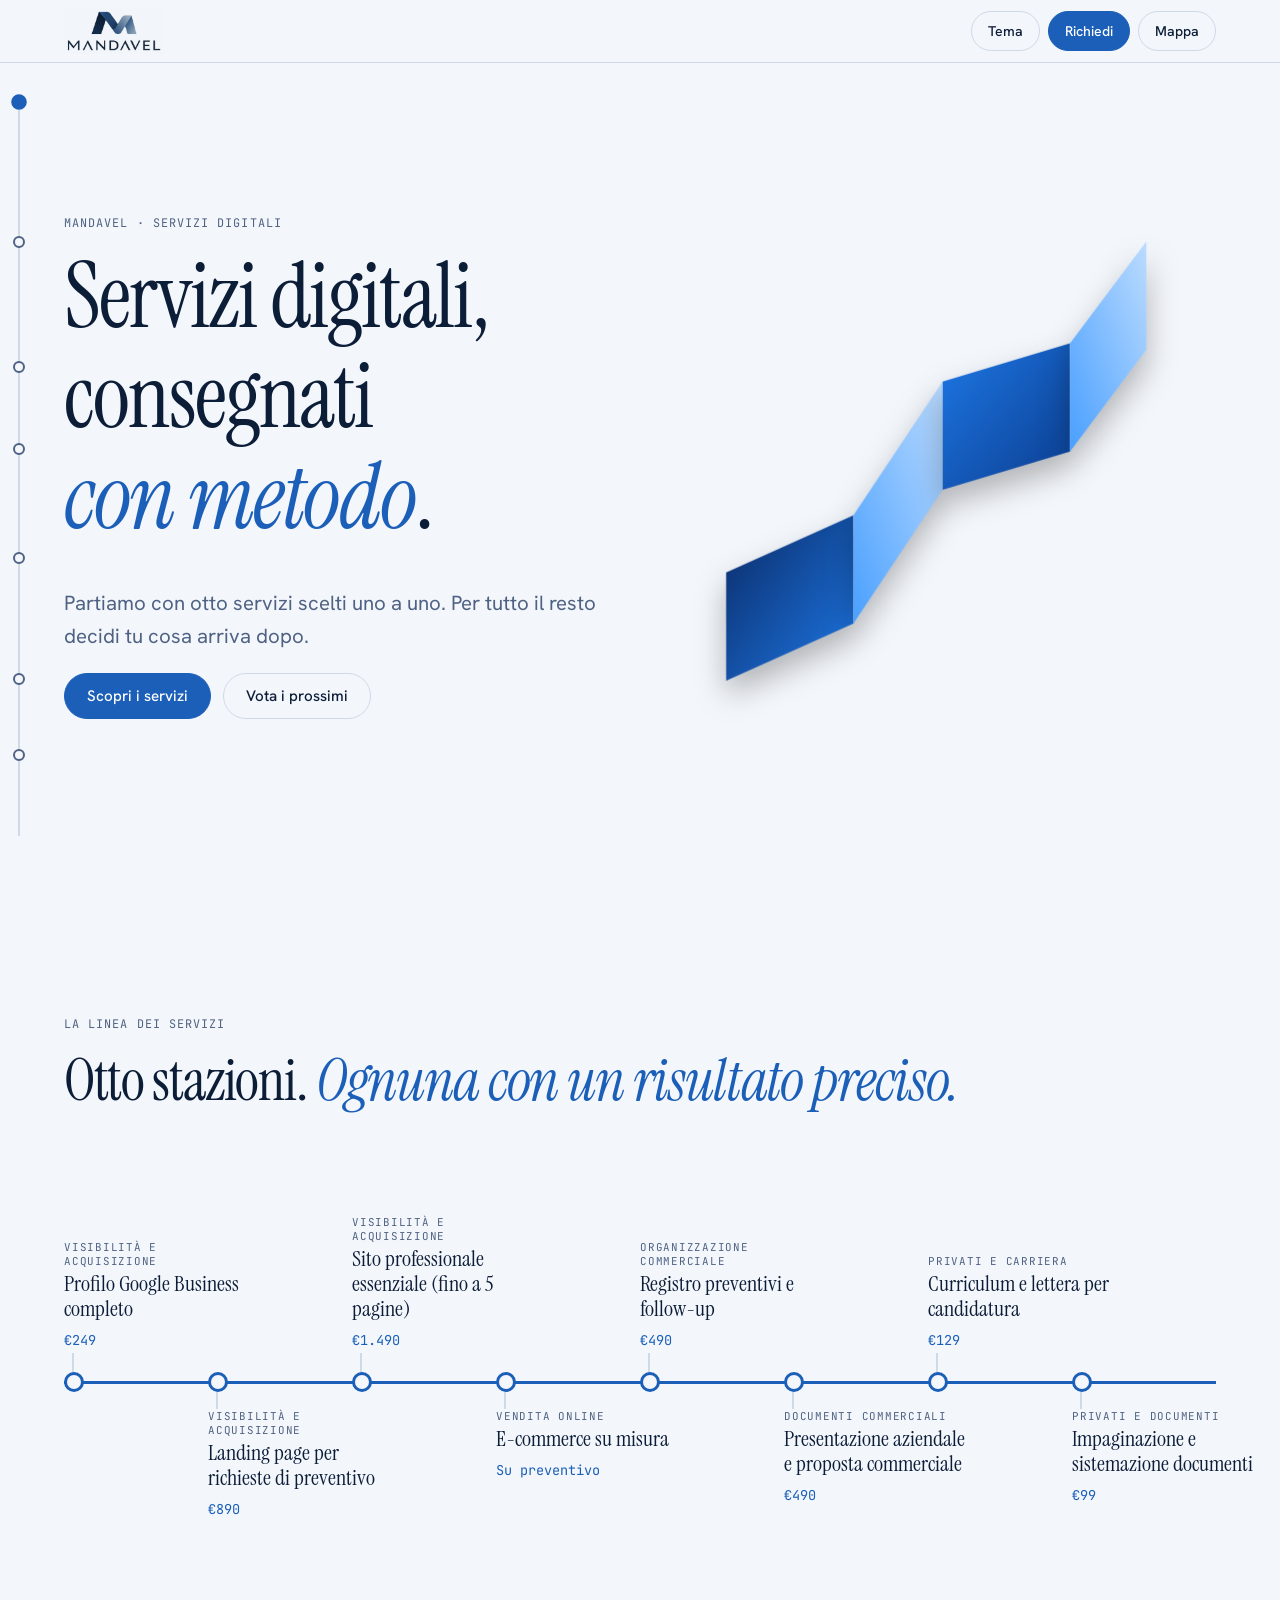
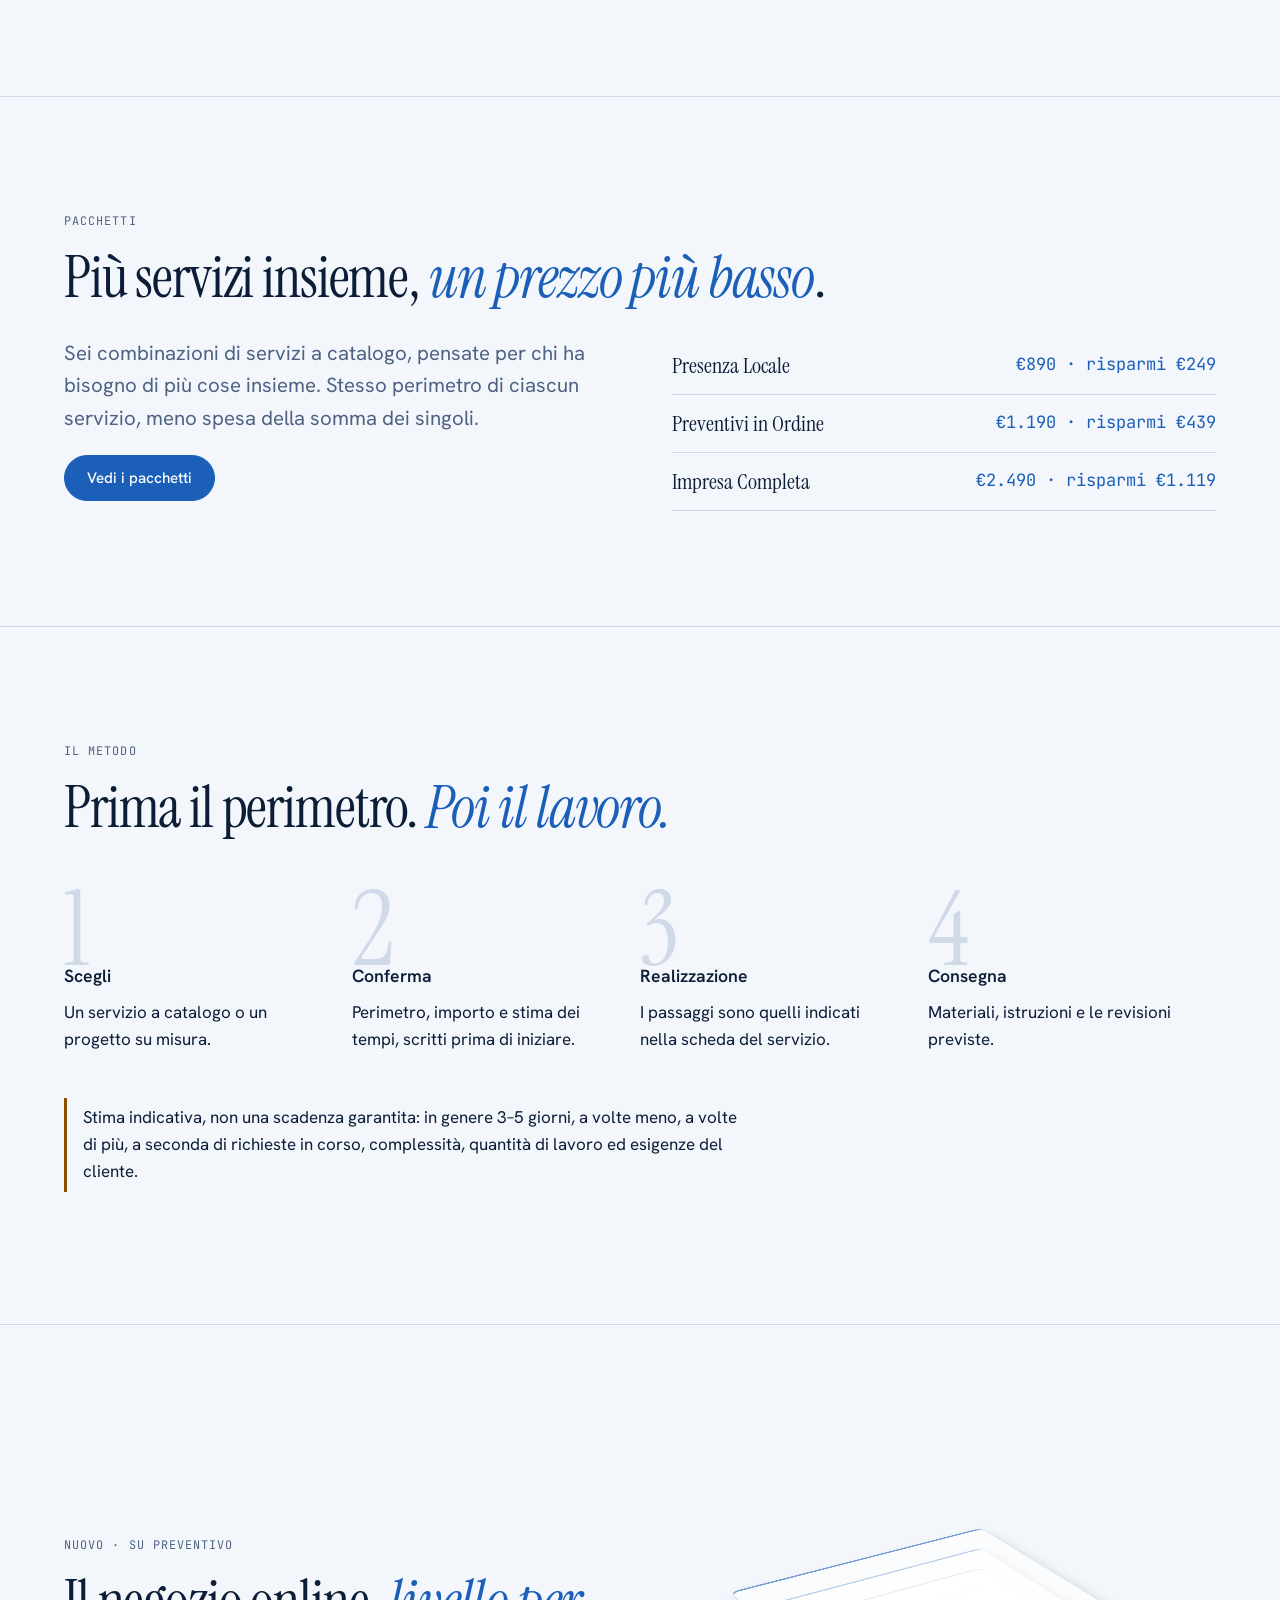
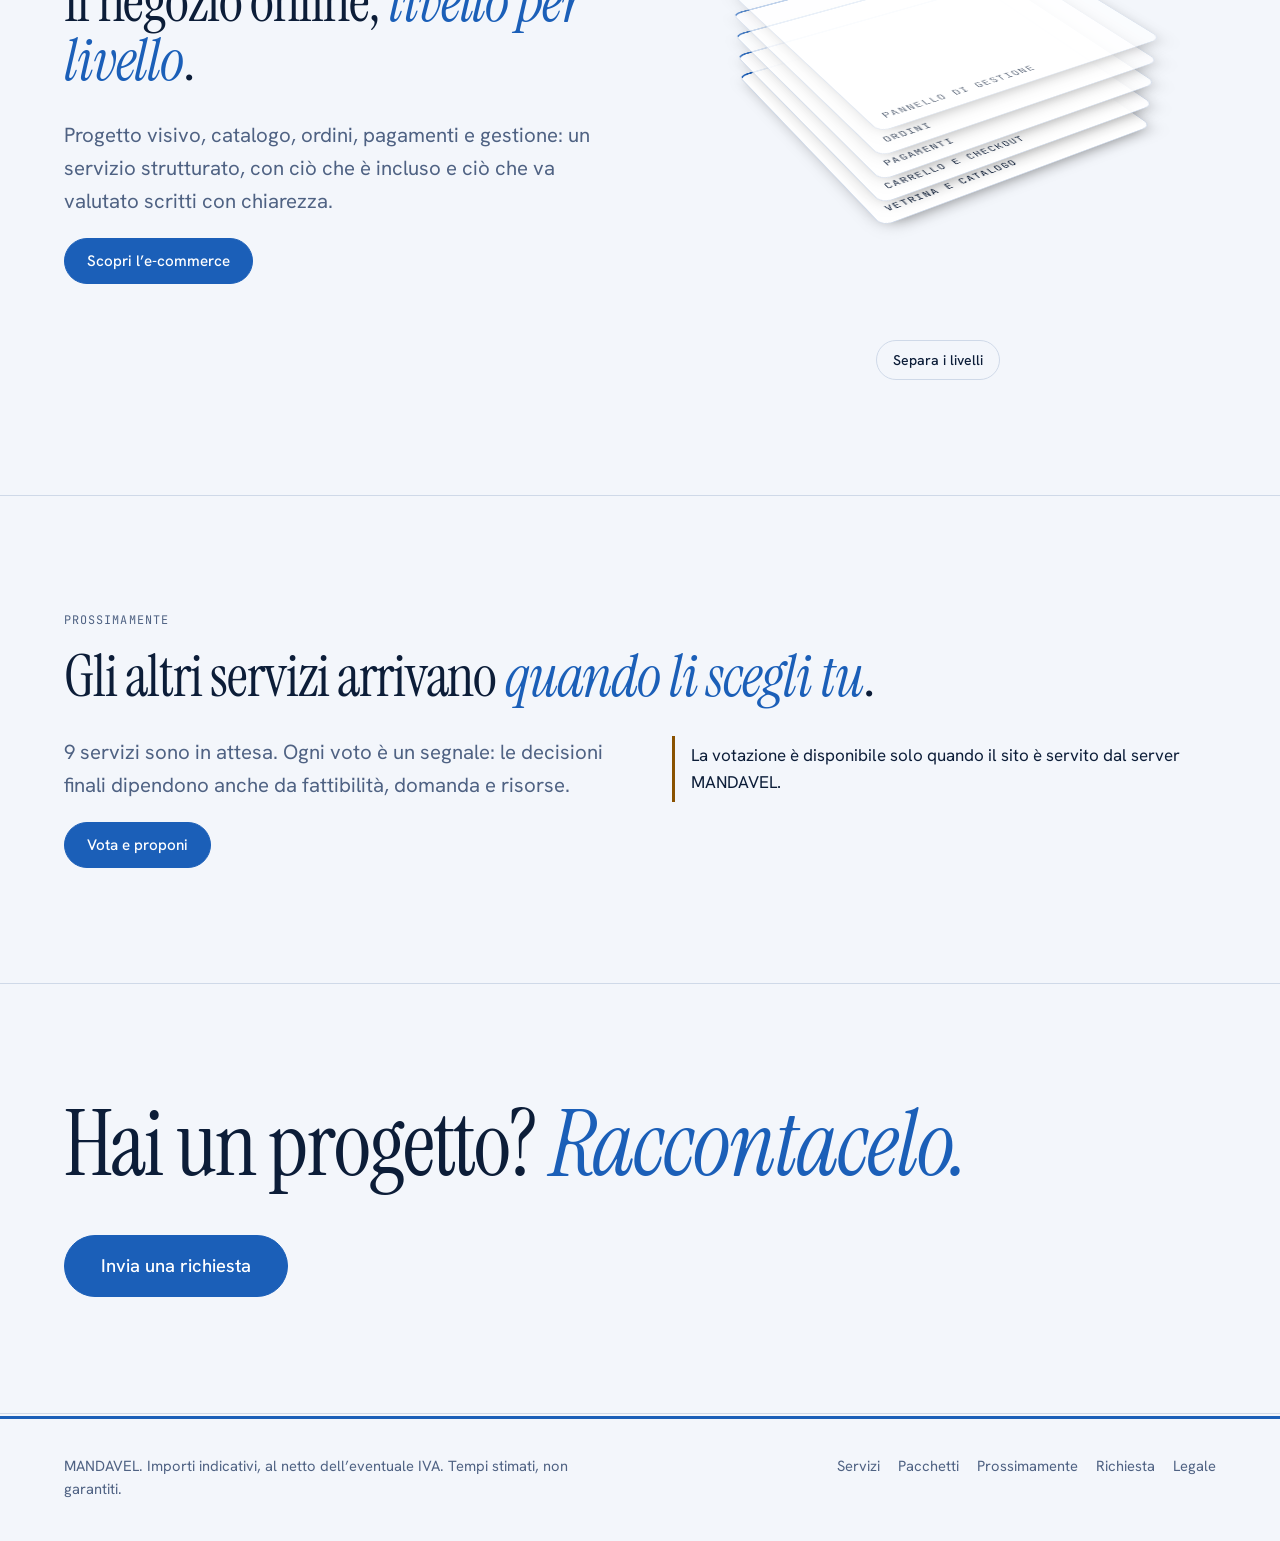
==== public/index.html @ 8e940179 "Add files via upload" ====
<!DOCTYPE html><html lang="it"><head><meta charset="utf-8"><meta name="viewport" content="width=device-width,initial-scale=1,viewport-fit=cover">
<title>MANDAVEL | Servizi digitali, consegnati con metodo</title>
<meta name="description" content="Servizi digitali con perimetro, prezzo e tempi indicativi dichiarati: profilo Google, landing page, sito, e-commerce, preventivi, documenti. Pacchetti a prezzo ridotto. Vota i prossimi servizi.">
<meta property="og:title" content="MANDAVEL | Servizi digitali, consegnati con metodo"><meta property="og:type" content="website"><meta name="theme-color" content="#051125">
<link rel="icon" href="favicon.png"><script src="theme.js"></script>
<link rel="preconnect" href="https://fonts.googleapis.com"><link rel="preconnect" href="https://fonts.gstatic.com" crossorigin>
<link href="https://fonts.googleapis.com/css2?family=Hanken+Grotesk:wght@400;500;600&family=Instrument+Serif:ital@0;1&family=JetBrains+Mono:wght@400;500&display=swap" rel="stylesheet">
<link rel="stylesheet" href="style.css"></head><body>
<a class="skip" href="#app">Vai al contenuto</a>
<header class="top"><a class="lgo" href="#/" aria-label="MANDAVEL, home"><img class="lg lg-d" src="logo-dark.webp" alt="MANDAVEL" height="46" width="103"><img class="lg lg-l" src="logo-light.webp" alt="MANDAVEL" height="46" width="100"></a><span class="loc" id="loc" aria-hidden="true"></span><div class="tl"><button class="bt s" id="th" type="button">Tema</button><a class="bt s p" href="#/richiedi">Richiedi</a><button class="bt s" id="mb" type="button" aria-expanded="false" aria-controls="nav">Mappa</button></div></header>
<nav class="ov" id="nav" aria-label="Mappa del sito"><ol>
<li><a href="#/" style="--i:0" data-d="Il punto di partenza.">Partenza</a></li><li><a href="#/servizi" style="--i:1" data-d="Otto servizi attivi, con perimetro, prezzo e tempi indicativi.">Servizi</a></li><li><a href="#/pacchetti" style="--i:2" data-d="Più servizi insieme, a un prezzo inferiore ai singoli.">Pacchetti</a></li><li><a href="#/servizio/E01" style="--i:3" data-d="Negozi online su misura, su preventivo.">E-commerce</a></li><li><a href="#/prossimamente" style="--i:4" data-d="Vota i prossimi servizi e proponi i tuoi.">Prossimamente</a></li><li><a href="#/richiedi" style="--i:5" data-d="Descrivi un progetto o richiedi un servizio.">Richiesta</a></li><li><a href="#/contatti" style="--i:6" data-d="Come scriverci.">Contatti</a></li><li><a href="#/legale" style="--i:7" data-d="Privacy, cookie, condizioni.">Legale</a></li></ol><p id="ovd">Scegli la prossima stazione.</p></nav>
<main id="app" tabindex="-1"></main>
<footer><p>MANDAVEL. Importi indicativi, al netto dell’eventuale IVA. Tempi stimati, non garantiti.</p><p><a href="#/servizi">Servizi</a><a href="#/pacchetti">Pacchetti</a><a href="#/prossimamente">Prossimamente</a><a href="#/richiedi">Richiesta</a><a href="#/legale">Legale</a></p></footer>
<div class="cv" aria-hidden="true"><i></i><i></i></div><div class="line" id="line"></div><div class="prg" id="prg"></div>
<script src="data.js"></script><script src="packs.js"></script><script src="app.js"></script></body></html>
---- public/style.css ----
:root{--bg:#f3f6fb;--ink:#0c1d38;--mut:#4f6283;--line:#cfd9e8;--ac:#1b5fb8;--ac2:#0b3d8f;--on:#fff;--s1:#fff;--ok:#12724a;--wr:#8a5200;--er:#b3261e;--sh:0 30px 50px -28px rgba(12,29,56,.45);--cv1:#0b3d8f;--cv2:#bcdcff;
--dp:'Instrument Serif','Iowan Old Style','Palatino Linotype',Georgia,serif;--tx:'Hanken Grotesk',system-ui,-apple-system,'Segoe UI',sans-serif;--mo:'JetBrains Mono',ui-monospace,SFMono-Regular,Menlo,monospace;--pad:clamp(20px,5vw,72px);--e:cubic-bezier(.2,.8,.2,1);color-scheme:light}
[data-theme=dark]{--bg:#051125;--ink:#eaf1fc;--mut:#93a7c6;--line:#1a2f55;--ac:#4aa0ff;--ac2:#bcdcff;--on:#04101f;--s1:#0a1c3a;--ok:#5fd6a0;--wr:#f0b45a;--er:#ff8f86;--sh:0 34px 60px -26px rgba(0,0,0,.85),0 0 0 1px rgba(120,170,255,.07);--cv1:#0d4096;--cv2:#4aa0ff;color-scheme:dark}
*{box-sizing:border-box}html{scroll-behavior:smooth;scroll-padding-top:90px}
body{margin:0;background:var(--bg);color:var(--ink);font:400 17px/1.6 var(--tx);padding:env(safe-area-inset-top) env(safe-area-inset-right) env(safe-area-inset-bottom) env(safe-area-inset-left);overflow-x:hidden}
a{color:inherit}h1,h2,h3{margin:0 0 .5em;font-weight:400}h1,h2{font-family:var(--dp);line-height:1.02;letter-spacing:-.02em}h1{font-size:clamp(2.8rem,7vw,6rem)}h2{font-size:clamp(2rem,4.6vw,3.6rem)}h3{font-family:var(--tx);font-weight:600;font-size:1.1rem}em{font-style:italic;color:var(--ac)}
p{margin:0 0 1em;max-width:64ch}.lead{font-size:clamp(1.1rem,1.6vw,1.35rem);color:var(--mut);max-width:52ch}.mut{color:var(--mut)}.sm{font-size:.9rem}code{font-family:var(--mo);font-size:.9em;background:var(--s1);border:1px solid var(--line);border-radius:4px;padding:1px 6px}
.kk,.pk,.cap,.ex,.loc,.rk{font-family:var(--mo)}.kk{font-size:.74rem;letter-spacing:.09em;text-transform:uppercase;color:var(--mut);margin-bottom:18px}.kk a{text-decoration:none}
:focus-visible{outline:3px solid var(--ac);outline-offset:3px}.skip{position:absolute;left:-999px}.skip:focus{left:12px;top:12px;background:var(--ac);color:var(--on);padding:8px 14px;z-index:99}
.w{padding:clamp(56px,9vw,120px) var(--pad);max-width:1320px;margin:0 auto;position:relative}.w+.w{border-top:1px solid var(--line)}
.note{border-left:3px solid var(--wr);padding:6px 0 6px 16px;max-width:68ch}.er{color:var(--er);font-size:.9rem;margin:6px 0 0}.ok{color:var(--ok)}
/* controlli */
.bt{display:inline-flex;align-items:center;gap:8px;border:1px solid var(--line);background:transparent;color:var(--ink);font:500 .95rem var(--tx);padding:12px 22px;border-radius:99px;cursor:pointer;text-decoration:none;min-height:46px;position:relative;overflow:hidden;transition:transform .3s var(--e),border-color .2s,background .2s,color .2s}
.bt:hover{transform:translateY(-2px);border-color:var(--ac)}.bt:active{transform:scale(.96)}.bt.p{background:var(--ac);border-color:var(--ac);color:var(--on)}.bt.s{padding:8px 16px;min-height:40px;font-size:.88rem}.bt.big{font-size:1.15rem;padding:18px 36px}.bt[disabled]{opacity:.45;pointer-events:none}
.bt.p:after{content:"";position:absolute;inset:0;background:linear-gradient(105deg,transparent 40%,rgba(255,255,255,.35) 50%,transparent 60%);transform:translateX(-120%);transition:transform .7s var(--e)}.bt.p:hover:after{transform:translateX(120%)}
.cta{display:flex;gap:12px;flex-wrap:wrap}
/* barra alta, mappa, linea */
.top{position:fixed;top:0;left:0;right:0;z-index:50;display:flex;align-items:center;gap:16px;padding:calc(8px + env(safe-area-inset-top)) var(--pad) 8px;background:var(--bg);border-bottom:1px solid var(--line);transition:transform .5s var(--e)}.top.h{transform:translateY(-100%)}.top:focus-within{transform:none}
.lgo{display:flex}.lg{height:46px;width:auto}.lg-d{display:none;mix-blend-mode:lighten}.lg-l{mix-blend-mode:multiply}[data-theme=dark] .lg-d{display:block}[data-theme=dark] .lg-l{display:none}
.loc{font-size:.74rem;letter-spacing:.08em;text-transform:uppercase;color:var(--mut);margin-right:auto;max-width:30ch;overflow:hidden;text-overflow:ellipsis;white-space:nowrap}.tl{display:flex;gap:8px}.top .bt{white-space:nowrap}
.ov{position:fixed;inset:0;z-index:45;background:var(--bg);display:grid;grid-template-columns:1.4fr 1fr;align-items:center;gap:40px;padding:96px var(--pad) 40px;visibility:hidden;clip-path:polygon(100% 0,100% 0,100% 0,100% 0);transition:clip-path .9s var(--e),visibility 0s .9s}
.ov.open{visibility:visible;clip-path:polygon(0 0,100% 0,100% 100%,0 100%);transition:clip-path .9s var(--e)}
.ov ol{list-style:none;margin:0;padding:0 0 0 38px;position:relative}.ov ol:before{content:"";position:absolute;left:8px;top:14px;bottom:14px;width:2px;background:var(--line)}
.ov li{overflow:hidden}.ov a{display:block;position:relative;font:clamp(2.2rem,6vw,4.8rem)/1.12 var(--dp);letter-spacing:-.02em;text-decoration:none;transform:translateY(110%);transition:transform .8s var(--e),color .3s,padding .3s,opacity .3s}
.ov a:before{content:"";position:absolute;left:-36px;top:50%;width:14px;height:14px;margin-top:-7px;border-radius:50%;background:var(--bg);border:2px solid var(--mut);transition:.3s}
.ov.open a{transform:none;transition-delay:calc(var(--i,0)*70ms + 300ms),0s,0s,0s}.ov ol:hover a:not(:hover){opacity:.3}.ov a:hover,.ov a[aria-current]{color:var(--ac);padding-left:14px}.ov a:hover:before,.ov a[aria-current]:before{background:var(--ac);border-color:var(--ac)}
.ov p{font:clamp(1.3rem,2.2vw,1.8rem)/1.3 var(--dp);color:var(--mut);max-width:20ch}
.prg{position:fixed;top:0;left:0;height:2px;background:var(--ac);z-index:60;width:0}
.line{position:fixed;left:18px;top:96px;bottom:64px;width:2px;background:var(--line);z-index:30}.line i{position:absolute;left:0;top:0;width:100%;background:var(--ac)}
.line button{position:absolute;left:-5px;width:12px;height:12px;min-height:0;padding:0;border-radius:50%;border:2px solid var(--mut);background:var(--bg);cursor:pointer;transition:.3s}.line button:before{content:"";position:absolute;inset:-14px}.line button.a{background:var(--ac);border-color:var(--ac);transform:scale(1.3)}
.line span{position:absolute;left:22px;top:50%;transform:translateY(-50%);font:.72rem var(--mo);letter-spacing:.06em;text-transform:uppercase;white-space:nowrap;opacity:0;transition:opacity .2s;background:var(--bg);padding:2px 8px;pointer-events:none}.line button:hover span,.line button:focus-visible span{opacity:1}
@media(max-width:1100px){.line{display:none}}
.cv{position:fixed;inset:0;z-index:70;pointer-events:none}.cv i{position:absolute;inset:0;transition:clip-path .65s var(--e);clip-path:polygon(0 100%,0 100%,0 100%,0 100%)}.cv i:nth-child(1){background:var(--cv2)}.cv i:nth-child(2){background:var(--cv1);transition-delay:.08s}
.cv.on i{clip-path:polygon(0 0,100% 0,100% 100%,0 100%)}.cv.off i{clip-path:polygon(100% 0,100% 0,100% 100%,100% 100%)}
/* rivelazioni */
.rv{opacity:0;transform:perspective(900px) translateY(44px) rotateX(9deg);transform-origin:50% 100%;transition:opacity .9s,transform 1s var(--e)}.rv.v{opacity:1;transform:none}
/* hero */
.hero{--px:0;--py:0;--sp:0;position:relative;min-height:calc(100svh - 0px);padding:110px var(--pad) 60px;display:grid;grid-template-columns:1.1fr .9fr;align-items:center;gap:20px;max-width:1500px;margin:0 auto;overflow:hidden}
.hx{position:relative;z-index:2}.hero h1{font-size:clamp(3rem,7vw,6.6rem);line-height:.96;margin-bottom:.4em}.ml{display:block;overflow:hidden;padding:.04em 0 .12em}.ml>span{display:block;animation:up 1.2s var(--e) both;animation-delay:calc(var(--i)*140ms + 250ms)}@keyframes up{from{transform:translateY(108%) rotate(2deg)}}
.hx .kk,.hx .lead,.hx .cta{animation:fi 1s var(--e) both}.hx .kk{animation-delay:.1s}.hx .lead{animation-delay:.9s}.hx .cta{animation-delay:1.05s}@keyframes fi{from{opacity:0;transform:translateY(16px)}}
.hr{position:relative}.rb{width:100%;height:auto;max-height:78vh;overflow:visible}.ly{transform:translate(calc(var(--px)*var(--z)*-1px),calc(var(--py)*var(--z)*-1px - var(--sp)*var(--z)*5px))}
.fc{transform-box:fill-box;transform-origin:50% 100%;animation:fold 1.5s var(--e) both;animation-delay:calc(var(--i)*170ms + 250ms);filter:drop-shadow(0 24px 24px rgba(0,0,0,.28))}@keyframes fold{from{transform:scaleY(.02) skewX(-14deg);opacity:0}}
@media(max-width:900px){.hero{grid-template-columns:1fr;padding-top:100px}.hr{order:-1;max-height:240px;overflow:hidden}.rb{max-height:240px}}
/* linea dei servizi */
.trk{list-style:none;margin:70px 0 0;padding:0;display:grid;grid-template-columns:repeat(8,1fr);position:relative;height:400px}.trk:before,.trk:after{content:"";position:absolute;left:0;right:0;top:50%;height:3px;background:var(--line)}.trk:after{background:var(--ac);transform-origin:left;transform:scaleX(0);transition:transform 2s .3s var(--e)}.trk.v:after{transform:none}
.trk li{position:relative}.trk a{text-decoration:none;display:block;height:100%}.dot{position:absolute;top:50%;left:0;width:20px;height:20px;margin-top:-9px;border-radius:50%;background:var(--bg);border:3px solid var(--ac);transition:transform .4s var(--e),background .3s;z-index:2}.trk a:hover .dot,.trk a:focus-visible .dot{transform:scale(1.5);background:var(--ac)}
.lb{position:absolute;left:0;width:190px;display:block}.up .lb{bottom:calc(50% + 28px)}.dn .lb{top:calc(50% + 28px)}.lb:before{content:"";position:absolute;left:8px;width:2px;height:20px;background:var(--line)}.up .lb:before{top:100%}.dn .lb:before{bottom:100%}
.lb small{display:block;font:.68rem var(--mo);letter-spacing:.07em;text-transform:uppercase;color:var(--mut)}.lb b{display:block;font:400 1.35rem/1.15 var(--dp);margin:4px 0}.lb em{font:.85rem var(--mo);font-style:normal;color:var(--ac)}.trk a:hover b{color:var(--ac)}
@media(max-width:1000px){.trk{display:block;height:auto;margin-top:36px;padding-left:34px}.trk:before,.trk:after{left:8px;right:auto;top:0;bottom:0;width:3px;height:auto}.trk:after{transform:scaleY(0);transform-origin:top}.trk.v:after{transform:none}.trk li{padding:14px 0}.dot{left:-34px;top:20px;margin:0}.lb,.up .lb,.dn .lb{position:static;width:auto}.lb:before{display:none}}
/* metodo */
.met{display:grid;grid-template-columns:repeat(4,1fr);gap:0;margin:40px 0 28px}.met>div{padding:0 28px 0 0;position:relative}.met b{font:400 6.5rem/1 var(--dp);color:var(--line);display:block;margin-bottom:-20px;transition:color .6s}.met>div:hover b{color:var(--ac)}.met h3{position:relative}
@media(max-width:860px){.met{grid-template-columns:1fr 1fr;gap:24px}.met b{font-size:4.5rem}}
/* e-commerce: livelli */
.ec{display:grid;grid-template-columns:1fr 1fr;gap:40px;align-items:center}.exs{perspective:1200px;text-align:center;min-height:500px;display:flex;flex-direction:column;align-items:center;justify-content:center;gap:10px}
.stk{position:relative;width:min(300px,70vw);height:min(300px,70vw);transform-style:preserve-3d;transform:rotateX(58deg) rotateZ(-32deg);margin:110px 0 80px}.plate{position:absolute;inset:0;transform:translateZ(calc(var(--k)*24px));transition:transform .9s var(--e);background:var(--s1);border:1px solid var(--line);border-top:3px solid var(--ac);border-radius:10px;box-shadow:0 8px 20px -8px rgba(0,0,0,.5);display:flex;align-items:flex-end;padding:12px 14px;opacity:calc(1 - var(--k)*.1)}
.plate span{font:.7rem var(--mo);letter-spacing:.06em;text-transform:uppercase;transform:translateZ(1px);color:var(--ink)}.exs.open .plate{transform:translateZ(calc(var(--k)*70px))}
@media(max-width:860px){.ec{grid-template-columns:1fr}}
.two{display:grid;grid-template-columns:1fr 1fr;gap:clamp(24px,5vw,72px)}@media(max-width:860px){.two{grid-template-columns:1fr}}
.mini{list-style:none;padding:0;margin:0}.mini li{display:flex;justify-content:space-between;gap:16px;padding:14px 0;border-bottom:1px solid var(--line)}.mini b{font:400 1.4rem var(--dp)}.mini span{font-family:var(--mo);color:var(--ac)}
.fin{text-align:left}.fin h2{font-size:clamp(2.6rem,7vw,6rem)}
/* indice servizi */
.toc{list-style:none;margin:40px 0 0;padding:0}.toc li{border-top:1px solid var(--line)}.toc a{display:grid;grid-template-columns:90px 1fr auto;gap:24px;align-items:baseline;padding:28px 8px;text-decoration:none;transition:padding .5s var(--e),background .3s}.toc a:hover{padding-left:28px;background:var(--s1)}
.no{font:400 3.4rem/1 var(--dp);color:var(--line);transition:color .4s}.toc a:hover .no{color:var(--ac)}.tx b{display:block;font:400 clamp(1.5rem,3vw,2.4rem)/1.1 var(--dp)}.tx small{display:block;color:var(--mut);font-size:.95rem;max-width:56ch;margin-top:6px}.pr{font:1.3rem var(--mo);text-align:right}.pr small{display:block;font-size:.72rem;color:var(--mut)}
@media(max-width:760px){.toc a{grid-template-columns:50px 1fr}.pr{grid-column:2;text-align:left}.no{font-size:2.2rem}}
.soon{list-style:none;padding:0;display:flex;flex-wrap:wrap;gap:10px;margin:24px 0}.soon li{border:1px dashed var(--mut);border-radius:99px;padding:8px 16px;color:var(--mut)}
/* pagina servizio */
.sv .svh{padding:130px var(--pad) 30px;max-width:1320px;margin:0 auto}.sv .svh h1{max-width:16ch}.svb{max-width:1320px;margin:0 auto;padding:20px var(--pad) 100px;display:grid;grid-template-columns:1fr 340px;gap:clamp(24px,4vw,64px);align-items:start}
.v-a .viz{grid-column:1/-1}.v-a .txt{grid-column:1}.v-a .buy{grid-column:2;grid-row:2}.v-b .viz{position:sticky;top:96px;grid-column:1}.v-b .txt{grid-column:2/3}.v-c .viz{grid-column:2;grid-row:1;position:sticky;top:96px}.v-c .txt{grid-column:1;grid-row:1}.v-c .buy{grid-column:2;grid-row:2}.v-e .viz{grid-column:1/-1}.v-e .txt{grid-column:1}.v-e .buy{grid-column:2;grid-row:2}
.v-b .svb{grid-template-columns:1fr 1fr}.v-b .buy{grid-column:1/-1;grid-row:2;display:grid;grid-template-columns:1fr 2fr;gap:24px;align-items:center}
.txt section{padding:26px 0;border-top:1px solid var(--line)}.txt h2{font:600 .8rem var(--mo);letter-spacing:.09em;text-transform:uppercase;color:var(--mut);margin-bottom:14px}.ls{padding-left:1.1em;margin:0 0 1em}.ls li{margin:.35em 0;max-width:62ch}
.st{list-style:none;padding:0;margin:0;counter-reset:s;position:relative}.st:before{content:"";position:absolute;left:13px;top:12px;bottom:12px;width:2px;background:var(--line)}.st li{counter-increment:s;display:flex;gap:16px;padding:8px 0;position:relative}.st li:before{content:counter(s);flex:none;width:28px;height:28px;border-radius:50%;background:var(--bg);border:2px solid var(--ac);text-align:center;font:.78rem/24px var(--mo);z-index:1}
.inc{display:grid;grid-template-columns:1fr 1fr;gap:28px}.buy{position:sticky;top:96px;border:1px solid var(--line);background:var(--s1);border-radius:16px;padding:26px;box-shadow:var(--sh)}.buy .bt{width:100%;justify-content:center;margin-top:8px}.pzz{font:400 3rem/1 var(--dp);margin:0 0 4px}
@media(max-width:960px){.svb,.v-b .svb{grid-template-columns:1fr}.v-a .viz,.v-b .viz,.v-c .viz,.v-e .viz,.v-a .txt,.v-b .txt,.v-c .txt,.v-e .txt,.buy,.v-a .buy,.v-b .buy,.v-c .buy,.v-e .buy{grid-column:1;grid-row:auto;position:static}.v-b .buy{display:block}.buy{order:-1}.inc{grid-template-columns:1fr}.sv .svh{padding-top:110px}}
/* visualizzazioni */
.viz{min-width:0}.vz{border:1px solid var(--line);background:var(--s1);border-radius:16px;padding:clamp(18px,3vw,34px);box-shadow:var(--sh)}.cap{font-size:.84rem;color:var(--mut);margin:18px 0 0;min-height:2.6em}.ex{font-size:.7rem;letter-spacing:.06em;text-transform:uppercase;color:var(--wr);margin:10px 0 0}
.seg{display:inline-flex;border:1px solid var(--line);border-radius:99px;padding:3px;margin-bottom:14px}.seg button{border:0;background:none;color:var(--ink);font:500 .88rem var(--tx);padding:8px 18px;border-radius:99px;cursor:pointer;min-height:38px;transition:.3s}.seg button[aria-pressed=true]{background:var(--ac);color:var(--on)}
.chk{list-style:none;padding:0;margin:0 0 16px}.chk li{display:flex;justify-content:space-between;padding:10px 0;border-bottom:1px solid var(--line)}.chk .y{color:var(--ok)}.chk .n{color:var(--wr)}.chk b{font:.8rem var(--mo);text-transform:uppercase;letter-spacing:.05em;font-weight:400}[data-m=pre] .dv,[data-m=post] .pv{display:none}[data-m=post] .chk b{color:var(--ok)}
.meter{height:8px;background:var(--line);border-radius:4px;overflow:hidden}.meter i{display:block;height:100%;width:33%;background:var(--ac);transition:width 1s var(--e)}[data-m=post] .meter i{width:100%}
.pk{font-size:.8rem;letter-spacing:.03em}.pks{display:flex;gap:8px;flex-wrap:wrap}.pks .pk,.kids .pk,.root .pk{border:1px solid var(--line);background:var(--bg);color:var(--ink);border-radius:8px;padding:10px 14px;cursor:pointer;min-height:44px;transition:.3s var(--e)}.pk[aria-pressed=true]{border-color:var(--ac);background:var(--ac);color:var(--on)}
.wire{display:grid;gap:8px;perspective:900px;max-width:560px}.blk{text-align:left;border:1px solid var(--line);background:var(--bg);color:var(--ink);border-radius:8px;padding:16px;cursor:pointer;transform:rotateX(6deg) rotateY(-8deg);transform-origin:left center;transition:transform .5s var(--e),background .3s;min-height:50px}.blk[aria-pressed=true]{background:var(--ac);color:var(--on);transform:rotateX(0) rotateY(0) translateX(18px) scale(1.03);box-shadow:var(--sh)}
.tree{text-align:center}.root{margin-bottom:28px}.kids{display:grid;grid-template-columns:repeat(4,1fr);gap:10px;position:relative}.kids:before{content:"";position:absolute;top:-14px;left:12%;right:12%;height:14px;border:2px solid var(--line);border-bottom:0}@media(max-width:600px){.kids{grid-template-columns:1fr 1fr}.kids:before{display:none}}
.flow{--s:0}.pipe{height:6px;background:var(--line);border-radius:3px;margin-top:18px;overflow:hidden}.pipe i{display:block;height:100%;width:calc(25% + var(--s)*25%);background:var(--ac);transition:width .7s var(--e)}
.deck{position:relative;height:230px;perspective:900px;margin:10px 0 24px}.sl{position:absolute;left:calc(var(--i)*17%);top:calc(var(--i)*10px);width:56%;aspect-ratio:16/9;background:var(--bg);border:1px solid var(--line);border-top:3px solid var(--ac);border-radius:8px;padding:14px;transform:rotateY(-20deg) translateZ(calc(var(--i)*36px));transition:transform .6s var(--e),z-index 0s;box-shadow:var(--sh)}.sl:hover{transform:rotateY(0) translateZ(90px) translateY(-14px);z-index:5}.sl b{font:400 1.2rem var(--dp)}
.bar{display:block;height:9px;background:var(--line);border-radius:3px;margin:11px 0}.page{max-width:380px;margin:0 auto;background:var(--bg);border:1px solid var(--line);padding:18px;border-radius:4px;display:grid;gap:8px}.nm{font:400 1.5rem var(--dp)}.zn{text-align:left;border:1px solid transparent;background:none;color:var(--ink);padding:10px;border-radius:6px;cursor:pointer;display:block;transition:.3s}.zn span{font:.7rem var(--mo);letter-spacing:.08em;text-transform:uppercase;display:block;margin-bottom:4px}.zn[aria-pressed=true]{background:var(--ac);color:var(--on)}.zn[aria-pressed=true] .bar{background:rgba(255,255,255,.5)}
.docs{position:relative;height:280px}.doc{position:absolute;inset:0;padding:22px;background:var(--bg);border:1px solid var(--line);border-radius:6px}.doc b{font:400 1.3rem var(--dp)}.neat{clip-path:inset(0 0 0 var(--x));border-color:var(--ac)}.messy .bar:nth-child(odd){transform:rotate(-2deg) translateX(8px)}.messy .bar:nth-child(even){transform:rotate(1.5deg) translateX(-6px)}.messy b{display:inline-block;transform:rotate(-3deg);font-size:1rem}
.ba input[type=range]{width:100%;accent-color:var(--ac);min-height:34px;margin-top:10px}
@media(prefers-reduced-motion:reduce){*,*:before,*:after{animation:none!important;transition:none!important}html{scroll-behavior:auto}.rv,.ov a{opacity:1;transform:none}.stk{transform:rotateX(58deg) rotateZ(-32deg)}}
/* votazione */
.bar2{display:flex;gap:8px;flex-wrap:wrap;margin:26px 0}.chip{border:1px solid var(--line);background:transparent;color:var(--ink);font:500 .9rem var(--tx);padding:8px 16px;border-radius:99px;cursor:pointer;min-height:42px;transition:.3s}.chip[aria-pressed=true]{background:var(--ac);border-color:var(--ac);color:var(--on)}
.rank{list-style:none;padding:0;margin:0}.rank li{display:grid;grid-template-columns:76px 1fr 260px;gap:24px;align-items:center;padding:26px 0;border-top:1px solid var(--line)}.rk{font:400 3.4rem/1 var(--dp);color:var(--ac)}.rt h3{font:400 1.7rem/1.1 var(--dp);margin-bottom:6px}.rt p{margin:0 0 6px;color:var(--mut)}
.vt{display:grid;grid-template-columns:1fr auto auto;gap:4px 10px;align-items:center}.vt .bt{grid-column:1/-1}.vb{height:6px;background:var(--line);border-radius:3px;overflow:hidden}.vb i{display:block;height:100%;background:var(--ac);transition:width .8s var(--e)}.vt b{font:400 1.9rem var(--dp)}.vt small{color:var(--mut)}
.stt{font:.7rem var(--mo);letter-spacing:.05em;text-transform:uppercase;border:1px solid var(--line);border-radius:99px;padding:2px 10px;display:inline-block}.s1{color:var(--ac)}.s3,.s4{color:var(--ok)}.s5{color:var(--mut)}.s2{color:var(--wr)}
@media(max-width:860px){.rank li{grid-template-columns:44px 1fr}.vt{grid-column:2}.rk{font-size:2.4rem}}
/* pacchetti */
.pkl{list-style:none;margin:40px 0 28px;padding:0}.pkl li{border-top:1px solid var(--line)}.pkl li:last-child{border-bottom:1px solid var(--line)}
.pkl a{display:grid;grid-template-columns:1fr 280px;gap:12px 48px;align-items:start;padding:30px 8px;text-decoration:none;transition:padding .5s var(--e),background .3s}.pkl a:hover{padding-left:28px;background:var(--s1)}
.pkn b{display:block;font:400 clamp(1.8rem,3.6vw,3rem)/1.05 var(--dp);margin:6px 0 10px}.pkn small{display:block;font:.72rem var(--mo);letter-spacing:.06em}.pkw{display:block;color:var(--mut);max-width:56ch}.pki{display:block;font-size:.9rem;margin-top:10px;max-width:60ch}
.pkp{display:grid;gap:2px;justify-items:start}.pkp .pzz{font-size:2.6rem;margin:0}.pkp .cb{width:100%;margin-top:10px}
.was{color:var(--mut);text-decoration:line-through;text-decoration-thickness:1px}.sav{color:var(--ok);font-weight:600}
.cb{display:block;height:10px;background:var(--line);border-radius:5px;overflow:hidden}.cb i{display:block;height:100%;width:var(--w);background:var(--ac)}.rv.v .cb i{animation:grow 1.3s .25s var(--e) both}@keyframes grow{from{width:0}}
.cmp .cr{display:grid;grid-template-columns:96px 1fr 96px;gap:16px;align-items:center;margin:14px 0}.cmp .cr b{font:400 1.5rem var(--dp);text-align:right}.cmp .cb{height:18px;border-radius:9px}.cmp .cr:not(.t) .cb i{background:var(--mut)}.cmp .cr span:first-child{font:.78rem var(--mo);text-transform:uppercase;letter-spacing:.06em}
.brk{list-style:none;padding:0;margin:0 0 14px}.brk li{display:flex;justify-content:space-between;gap:16px;padding:12px 0;border-bottom:1px solid var(--line)}.brk a{text-decoration:none}.brk a:hover{color:var(--ac)}.brk .tot{font-weight:600;border-bottom:0;padding:6px 0}.brk span{font-family:var(--mo);white-space:nowrap}.brk small{font-size:.78rem}
@media(max-width:860px){.pkl a{grid-template-columns:1fr;gap:18px;padding:26px 0}.pkl a:hover{padding-left:0}.cmp .cr{grid-template-columns:78px 1fr 78px;gap:10px}}
/* moduli */
form{display:grid;gap:18px;max-width:720px}label{display:block;font-weight:500;margin-bottom:6px}input,select,textarea{width:100%;font:inherit;color:var(--ink);background:var(--s1);border:1px solid var(--line);border-radius:8px;padding:13px;min-height:48px;transition:border-color .2s}input:focus,select:focus,textarea:focus{border-color:var(--ac)}textarea{min-height:130px}[aria-invalid=true]{border-color:var(--er)}.g2{display:grid;grid-template-columns:1fr 1fr;gap:16px}@media(max-width:640px){.g2{grid-template-columns:1fr}}
.ck{display:flex;gap:12px;align-items:flex-start}.ck input{width:24px;min-height:24px;margin-top:3px}.ck label{margin:0;font-weight:400}.hp{position:absolute!important;left:-9999px;width:1px;height:1px}.done{border:1px solid var(--ok);border-radius:16px;padding:28px;max-width:720px}
details{border-top:1px solid var(--line);padding:16px 0}summary{cursor:pointer;font-weight:500}
footer{border-top:1px solid var(--line);padding:40px var(--pad);display:flex;flex-wrap:wrap;gap:20px 48px;justify-content:space-between;font-size:.92rem;color:var(--mut)}footer a{text-decoration:none;margin-right:18px}footer a:hover{color:var(--ac)}footer p{margin:0}
/* rifiniture mobile: footer e barra alta senza sbordare */
footer p:last-child{display:flex;flex-wrap:wrap;gap:6px 18px}footer p:last-child a{margin-right:0}
@media(max-width:480px){.top{gap:8px}.tl{gap:6px}.top .bt.s{padding:8px 12px}.loc{display:none}}
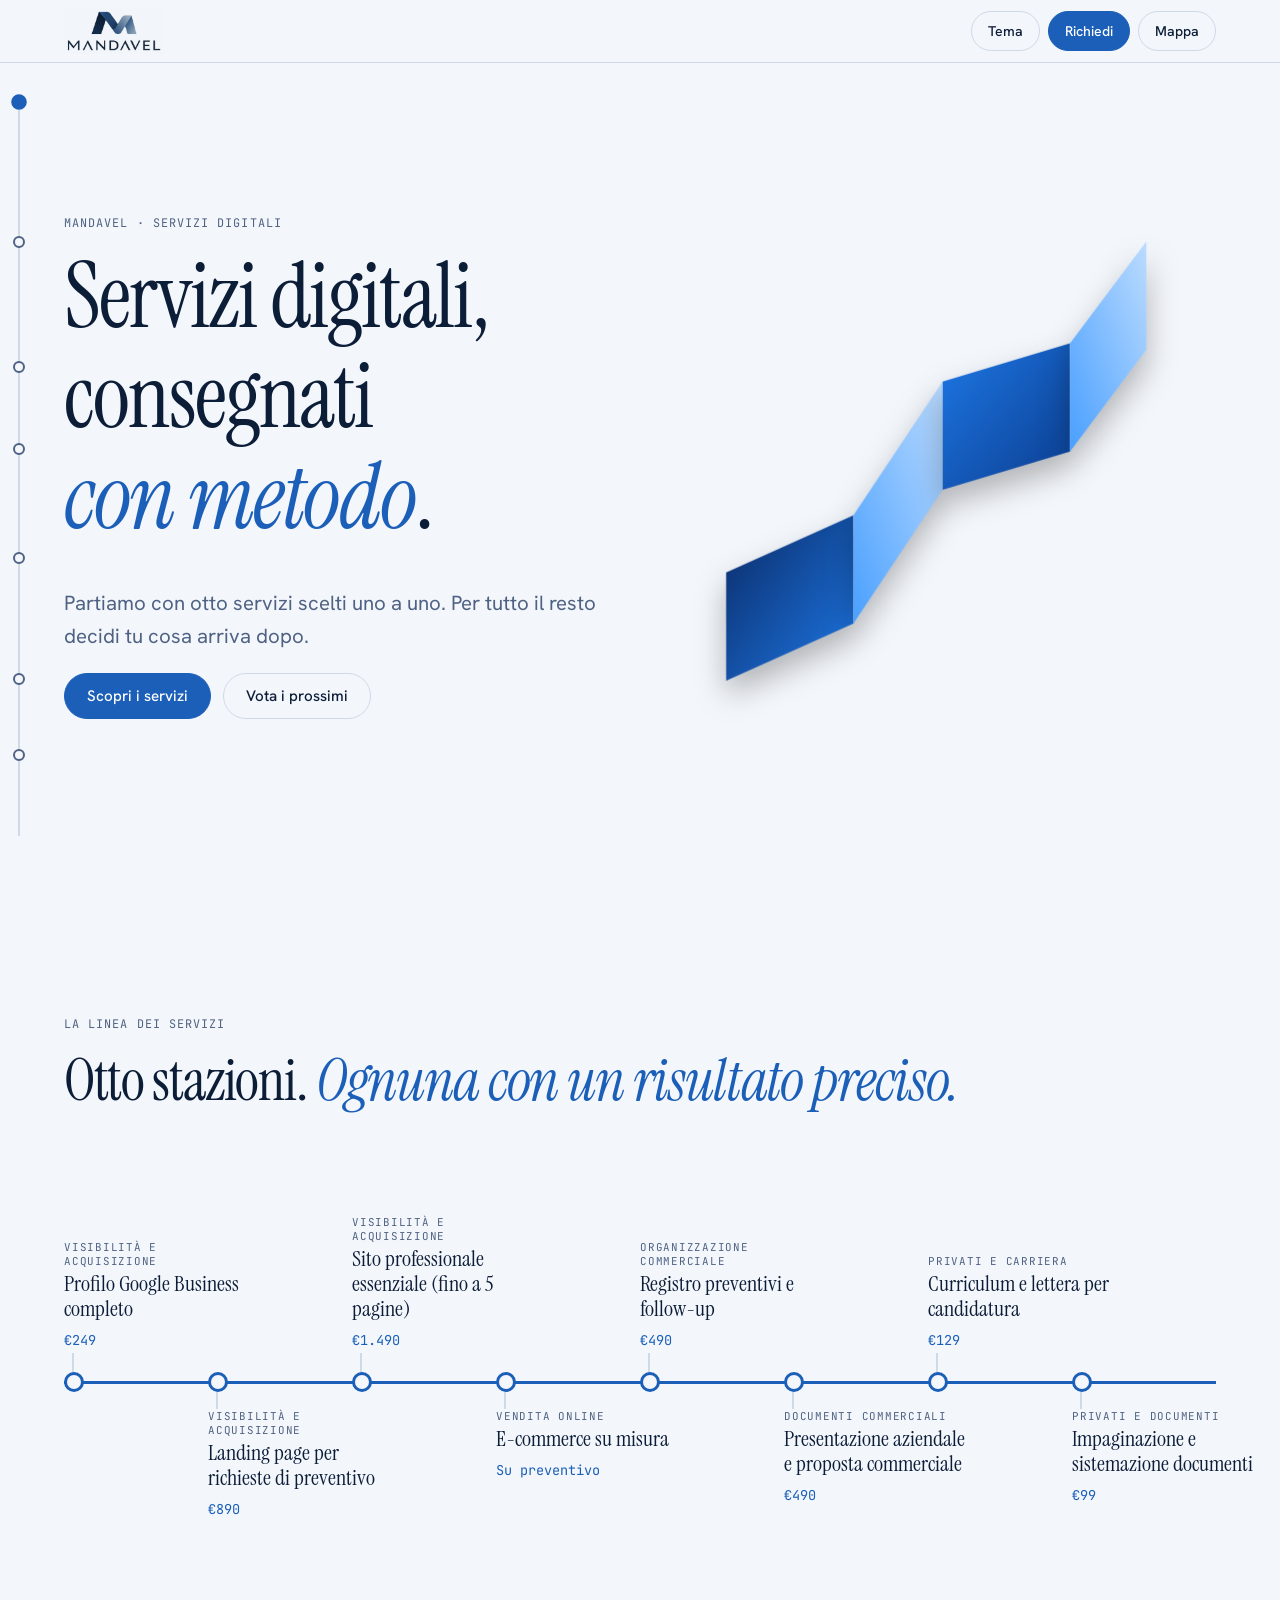
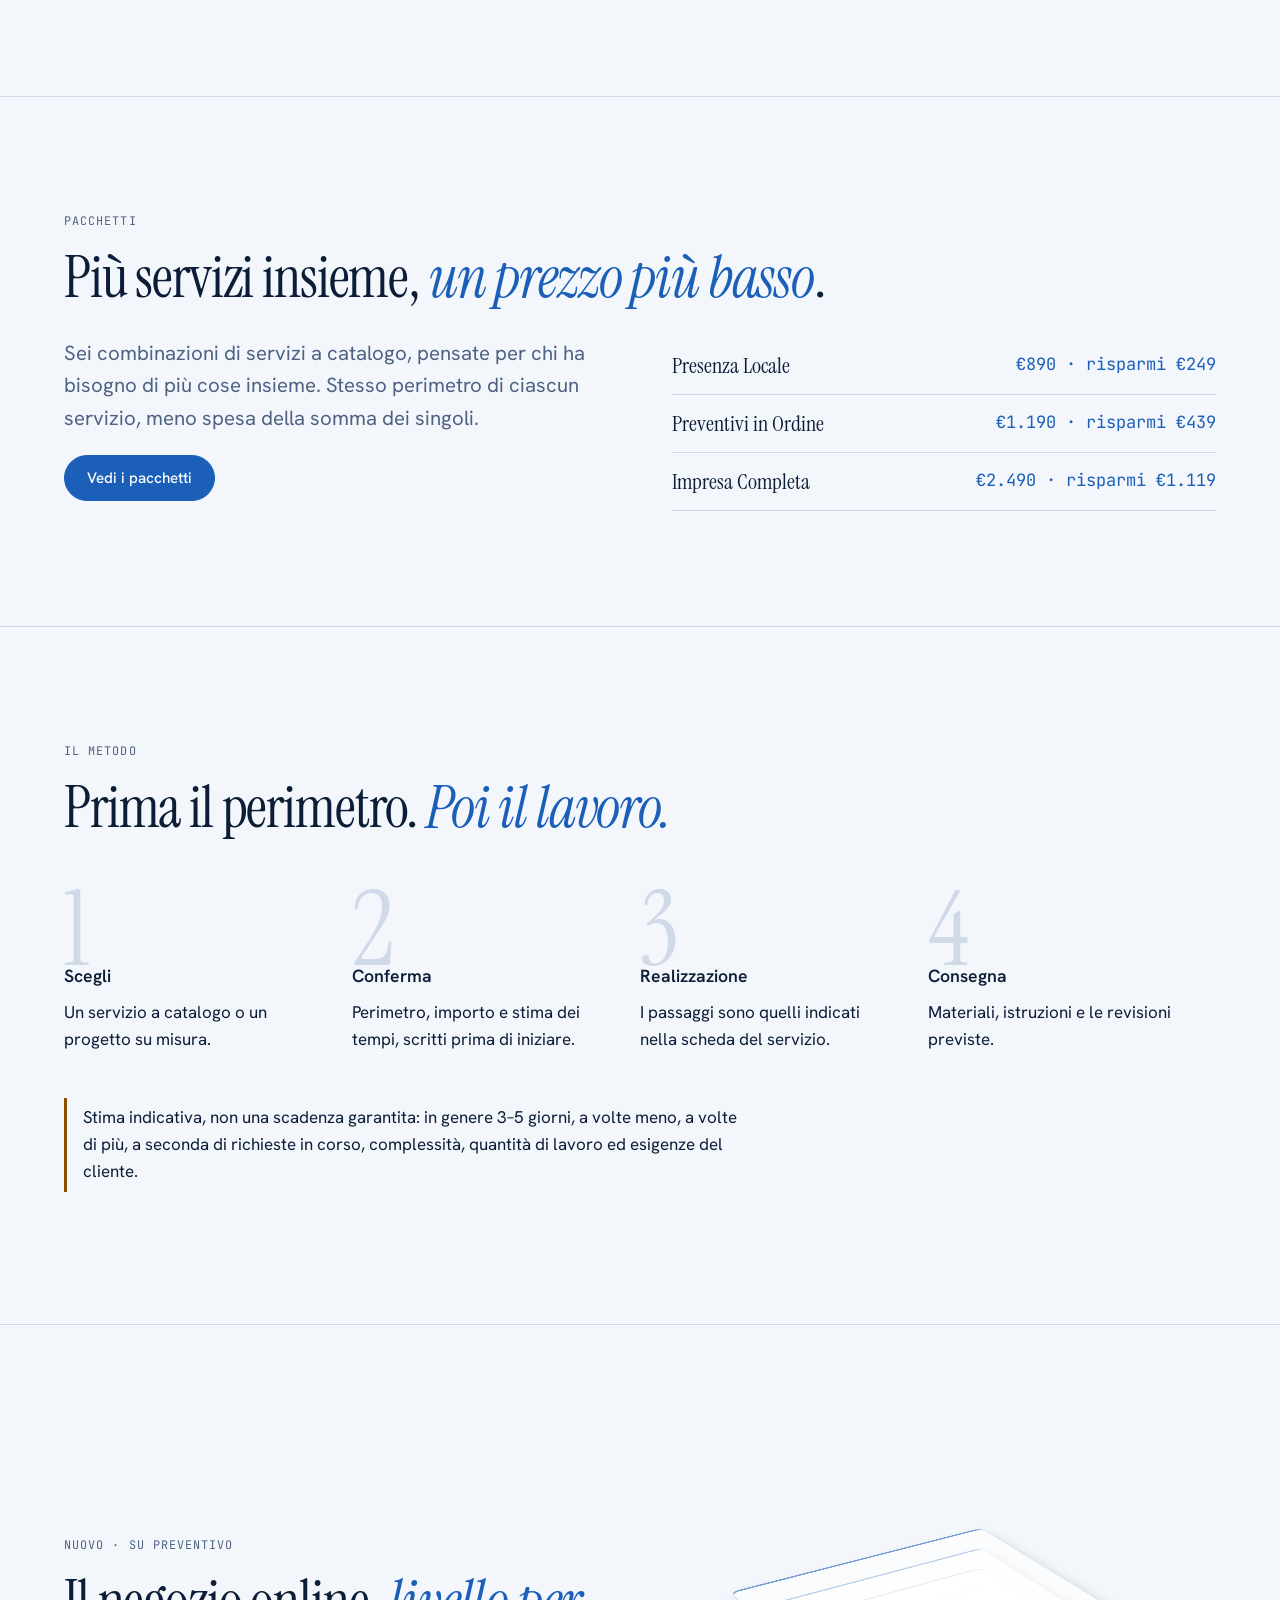
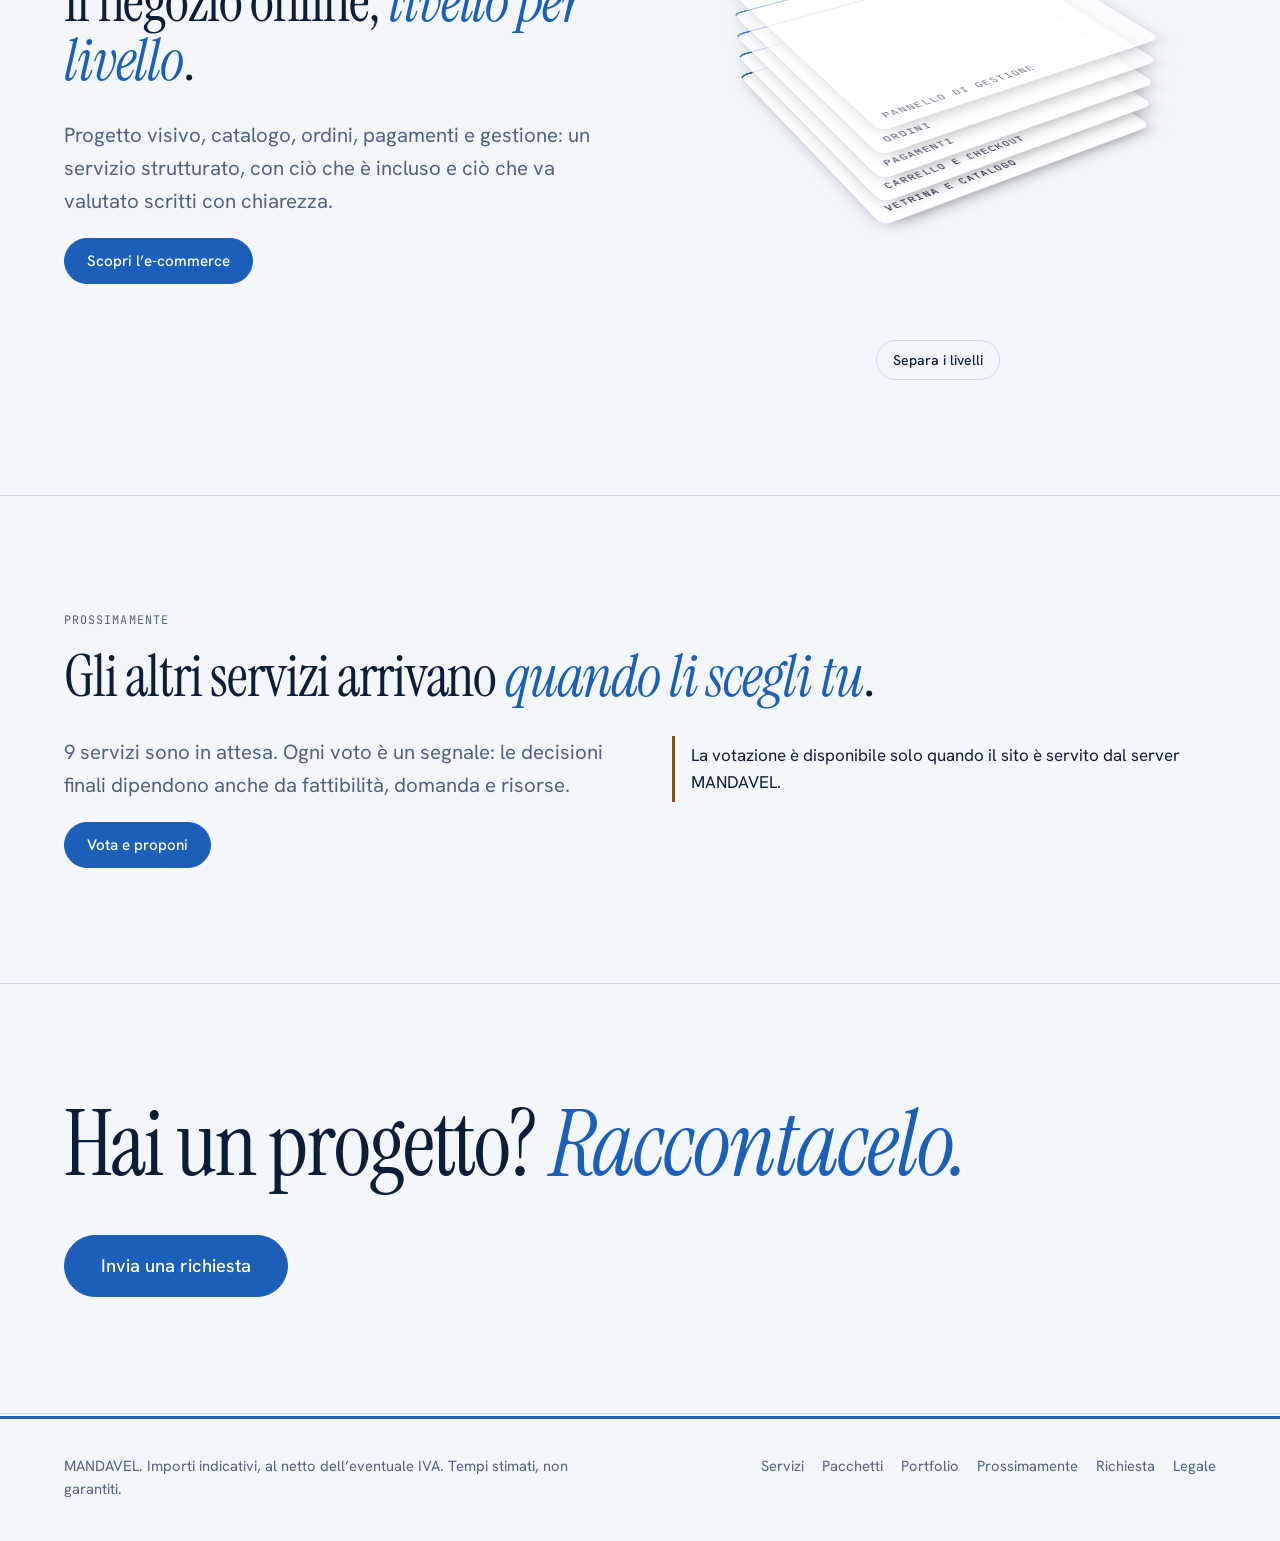
==== commit 457c9b82: "Add files via upload" ====
--- a/public/index.html
+++ b/public/index.html
@@ -9,8 +9,8 @@
 <a class="skip" href="#app">Vai al contenuto</a>
 <header class="top"><a class="lgo" href="#/" aria-label="MANDAVEL, home"><img class="lg lg-d" src="logo-dark.webp" alt="MANDAVEL" height="46" width="103"><img class="lg lg-l" src="logo-light.webp" alt="MANDAVEL" height="46" width="100"></a><span class="loc" id="loc" aria-hidden="true"></span><div class="tl"><button class="bt s" id="th" type="button">Tema</button><a class="bt s p" href="#/richiedi">Richiedi</a><button class="bt s" id="mb" type="button" aria-expanded="false" aria-controls="nav">Mappa</button></div></header>
 <nav class="ov" id="nav" aria-label="Mappa del sito"><ol>
-<li><a href="#/" style="--i:0" data-d="Il punto di partenza.">Partenza</a></li><li><a href="#/servizi" style="--i:1" data-d="Otto servizi attivi, con perimetro, prezzo e tempi indicativi.">Servizi</a></li><li><a href="#/pacchetti" style="--i:2" data-d="Più servizi insieme, a un prezzo inferiore ai singoli.">Pacchetti</a></li><li><a href="#/servizio/E01" style="--i:3" data-d="Negozi online su misura, su preventivo.">E-commerce</a></li><li><a href="#/prossimamente" style="--i:4" data-d="Vota i prossimi servizi e proponi i tuoi.">Prossimamente</a></li><li><a href="#/richiedi" style="--i:5" data-d="Descrivi un progetto o richiedi un servizio.">Richiesta</a></li><li><a href="#/contatti" style="--i:6" data-d="Come scriverci.">Contatti</a></li><li><a href="#/legale" style="--i:7" data-d="Privacy, cookie, condizioni.">Legale</a></li></ol><p id="ovd">Scegli la prossima stazione.</p></nav>
+<li><a href="#/" style="--i:0" data-d="Il punto di partenza.">Partenza</a></li><li><a href="#/servizi" style="--i:1" data-d="Otto servizi attivi, con perimetro, prezzo e tempi indicativi.">Servizi</a></li><li><a href="#/pacchetti" style="--i:2" data-d="Più servizi insieme, a un prezzo inferiore ai singoli.">Pacchetti</a></li><li><a href="#/portfolio" style="--i:3" data-d="Concept da aprire e provare, uno per servizio.">Portfolio</a></li><li><a href="#/servizio/E01" style="--i:4" data-d="Negozi online su misura, su preventivo.">E-commerce</a></li><li><a href="#/prossimamente" style="--i:5" data-d="Vota i prossimi servizi e proponi i tuoi.">Prossimamente</a></li><li><a href="#/richiedi" style="--i:6" data-d="Descrivi un progetto o richiedi un servizio.">Richiesta</a></li><li><a href="#/contatti" style="--i:7" data-d="Come scriverci.">Contatti</a></li><li><a href="#/legale" style="--i:8" data-d="Privacy, cookie, condizioni.">Legale</a></li></ol><p id="ovd">Scegli la prossima stazione.</p></nav>
 <main id="app" tabindex="-1"></main>
-<footer><p>MANDAVEL. Importi indicativi, al netto dell’eventuale IVA. Tempi stimati, non garantiti.</p><p><a href="#/servizi">Servizi</a><a href="#/pacchetti">Pacchetti</a><a href="#/prossimamente">Prossimamente</a><a href="#/richiedi">Richiesta</a><a href="#/legale">Legale</a></p></footer>
+<footer><p>MANDAVEL. Importi indicativi, al netto dell’eventuale IVA. Tempi stimati, non garantiti.</p><p><a href="#/servizi">Servizi</a><a href="#/pacchetti">Pacchetti</a><a href="#/portfolio">Portfolio</a><a href="#/prossimamente">Prossimamente</a><a href="#/richiedi">Richiesta</a><a href="#/legale">Legale</a></p></footer>
 <div class="cv" aria-hidden="true"><i></i><i></i></div><div class="line" id="line"></div><div class="prg" id="prg"></div>
-<script src="data.js"></script><script src="packs.js"></script><script src="app.js"></script></body></html>
+<script src="data.js"></script><script src="packs.js"></script><script src="portfolio.js"></script><script src="app.js"></script></body></html>
--- a/public/style.css
+++ b/public/style.css
@@ -109,3 +109,6 @@
 /* rifiniture mobile: footer e barra alta senza sbordare */
 footer p:last-child{display:flex;flex-wrap:wrap;gap:6px 18px}footer p:last-child a{margin-right:0}
 @media(max-width:480px){.top{gap:8px}.tl{gap:6px}.top .bt.s{padding:8px 12px}.loc{display:none}}
+
+/* portfolio */
+.pvt{display:flex;align-items:flex-end;height:120px;width:100%;padding:14px;background:var(--b);color:var(--k);border:1px solid var(--line);border-radius:6px;position:relative;overflow:hidden}.pvt b{font:700 1.5rem Georgia,serif;position:relative;z-index:1}.pvt i{position:absolute;right:-24px;top:-24px;width:96px;height:96px;border-radius:50%;background:var(--a)}.pvt.big{height:220px}
